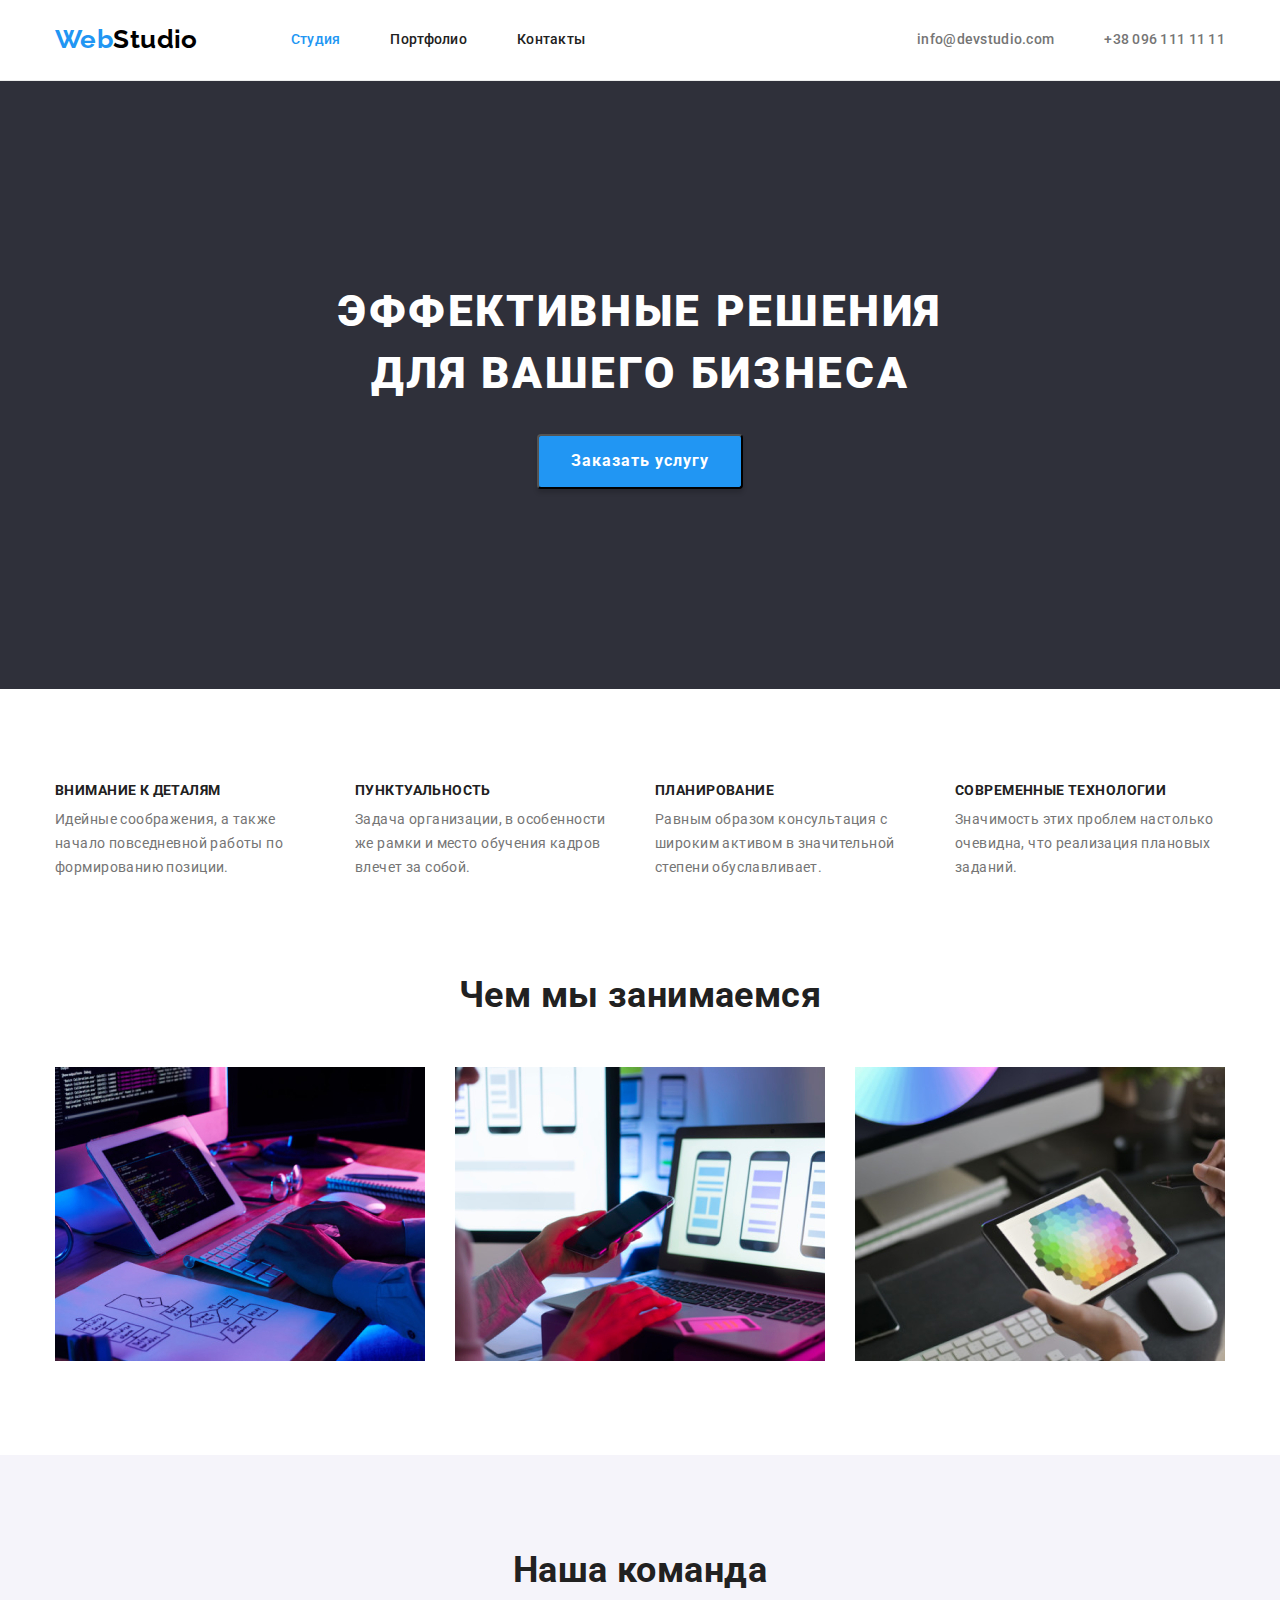
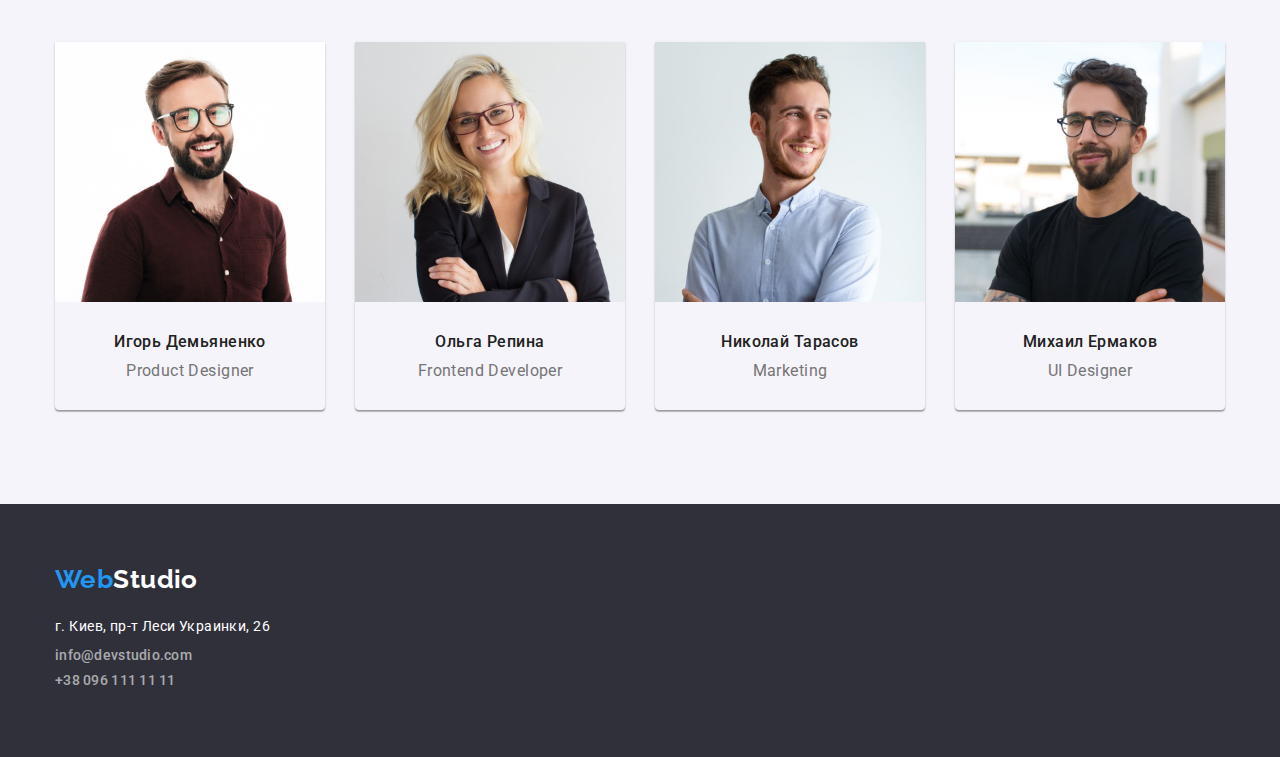
==== index.html @ 4ef04b27 "new repository add" ====
<!DOCTYPE html>
<html lang="en">

<head>
    <meta charset="UTF-8">
    <meta http-equiv="X-UA-Compatible" content="IE=edge">
    <meta name="viewport" content="width=device-width, initial-scale=1.0">
    <title>Студия</title>
    <link rel="preconnect" href="https://fonts.googleapis.com">
    <link rel="preconnect" href="https://fonts.gstatic.com" crossorigin>
    <link href="https://fonts.googleapis.com/css2?family=Raleway:wght@700&family=Roboto:wght@400;500;700;900&display=swap"
        rel="stylesheet">
        <link rel="stylesheet" href="./css/normalize.css">
    <link rel="stylesheet" href="./css/styles.css">
</head>

<body>
    <header class="header">
            <div class="container header-nav">
                    <nav class="site-nav">
                        <a href="./index.html" class="logo"><span class="logo-accent">Web</span>Studio</a>
                        <ul class="site-nav-list list">
                            <li><a href="" class="link current">Студия</a></li>
                            <li><a href="./portfolio.html" class="link">Портфолио</a></li>
                            <li><a href="" class="link">Контакты</a></li>
                        </ul>
                    </nav>
                        <ul class="site-nav-contacts list">
                            <li><a href="mailto:info@devstudio.com" class="mail link">info@devstudio.com</a></li>
                            <li><a href="tel:+380961111111" class="tel link">+38 096 111 11 11</a></li>
                        </ul>  
            </div>
    </header>

    <main>
        <section class="hero">
                <div class="hero-section">
                    <h1 class="hero-title">Эффективные решения для вашего бизнеса</h1>
                    
                    <button type="button" class="button primary">Заказать услугу</button>
                </div>
        </section>
            <section class="feature feature-section-add">
               <div class="container">
                    <h2 class="feature-title" hidden>Особенности</h2>
                    <ul class="feature-list list">
                        <li class="feature-list-item">
                            <h3 class="feature-list-title">Внимание к деталям</h3>
                            <p class="feature-list-text">Идейные соображения, а также начало повседневной работы по формированию позиции.</p>
                        </li>
                        <li class="feature-list-item">
                            <h3 class="feature-list-title">Пунктуальность</h3>
                            <p class="feature-list-text">Задача организации, в особенности же рамки и место обучения кадров влечет за собой.</p>
                        </li>
                        <li class="feature-list-item">
                            <h3 class="feature-list-title">Планирование</h3>
                            <p class="feature-list-text">Равным образом консультация с широким активом в значительной степени обуславливает.</p>
                        </li>
                        <li class="feature-list-item">
                            <h3 class="feature-list-title">Современные технологии</h3>
                            <p class="feature-list-text">Значимость этих проблем настолько очевидна, что реализация плановых заданий.</p>
                        </li>
                    </ul>
               </div>
            </section>
        
            <section class="work work-section-add">
                <div class="container">
                    <h2 class="work-title">Чем мы занимаемся</h2>
                    <ul class="work-list list">
                        <li class="work-list-item"><img class="work-image" src="./images/img1.jpg" width="370" height="294"
                                alt="Работа на компьютере"></li>
                        <li class="work-list-item"><img class="work-image" src="./images/img2.jpg" width="370" height="294" alt="Работа с телефоном">
                        </li>
                        <li class="work-list-item"><img class="work-image" src="./images/img3.jpg" width="370" height="294" alt="Работа с планшетом">
                        </li>
                    </ul>
                </div>
            </section>      
            <section class="team section">
                <div class="container">
                    <h2 class="team-title">Наша команда</h2>
                    <ul class="team-list list">
                        <li class="team-item">
                            <img src="./images/img_person1.jpg" width="270" height="260" alt="Игорь Демьяненко">
                            <div class="team-content">
                                <h3 class="item-title">Игорь Демьяненко</h3>
                                <p class="team-text">Product Designer</p>
                            </div>
                        </li>
                        <li class="team-item">
                            <img src="./images/img_person2.jpg" width="270" height="260" alt="Ольга Репина">
                            <div class="team-content">
                                <h3 class="item-title">Ольга Репина</h3>
                                <p class="team-text">Frontend Developer</p>
                            </div>
                        </li>
                        <li class="team-item">
                            <img src="./images/img_person3.jpg" width="270" height="260" alt="Николай Тарасов">
                            <div class="team-content">
                                <h3 class="item-title">Николай Тарасов</h3>
                                <p class="team-text">Marketing</p>
                            </div>
                        </li>
                        <li class="team-item"> 
                            <img src="./images/img_person4.jpg" width="270" height="260" alt="Михаил Ермаков">
                            <div class="team-content">
                                <h3 class="item-title">Михаил Ермаков</h3>
                                <p class="team-text">UI Designer</p>
                            </div>
                        </li>
                    </ul>
                </div>
                
            </section>   
    </main>

    <footer class="footer">
       <div class="container">
            <div class="footer-contacts">
                <a href="./index.html" class="logo-footer"><span class="logo-accent">Web</span>Studio</a>
                <address class="address">
                    <p>г. Киев, пр-т Леси Украинки, 26</p>
                    <a href="mailto:info@devstudio.com" class="mail">info@devstudio.com</a>
                    <a href="tel:+380961111111" class="tel">+38 096 111 11 11</a>
                </address>
            </div>
       </div>
    </footer>

</body>

</html>
---- css/styles.css ----
/* цвет основного текста - #757575 */
/* Вторичный цвет текста - #212121 */
/* основной цвет фона - #FFFFFF */
/* вторичный цвет фона - #F5F4FA */
/* цвет фона footer - #2F303A */
/* акцент - #2196F3 */

:root {
  --logo-color: #000000;
  --primary-text-color: #757575;
  --secondary-text-color: #212121;
  --main-bg-color: #ffffff;
  --secondary-bg-color: #f5f4fa;
  --footer-bg-color: #2f303a;
  --accent-color: #2196f3;
  --btn-primary-hover: #188ce8;
  --portfolio-border: #eeeeee;
  --header-border: #ececec;
}

body {
  background-color: var(--main-bg-color);
  color: var(--primary-text-color);

  font-family: 'Roboto', sans-serif;
  font-size: 14px;
  line-height: 1.7;
  letter-spacing: 0.03em;
}

/* pre */

h1,
h2,
h3,
h4,
h5,
h6,
p,
ul,
ol {
  padding: 0;
  margin: 0;
}

img {
  display: block;
  width: 100%;
}

.link {
  text-decoration: none;
}

.list {
  list-style: none;
}

/* common */

.container {
  margin-left: auto;
  margin-right: auto;
  width: 1200px;
  padding-left: 15px;
  padding-right: 15px;
}

.site-nav .link:hover,
.site-nav .link:focus,
.mail:hover,
.mail:focus,
.tel:hover,
.tel:focus {
  color: var(--accent-color);
  cursor: pointer;
}

.section {
  padding-top: 94px;
  padding-bottom: 94px;
}

/* Logo */
.logo {
  font-family: 'Raleway', sans-serif;
  font-weight: 700;
  font-size: 26px;
  line-height: 1.2;
  color: var(--logo-color);
  text-decoration: none;
  margin-right: 93px;
}

.logo-accent {
  color: var(--accent-color);
}

/* header */

.header {
  padding-top: 24px;
  padding-bottom: 25px;
  border-bottom: 1px solid var(--header-border);
}

.header-nav {
  align-items: center;
  display: flex;
}

.header-nav a {
  display: inline-block;
}

.mail {
  margin-right: 50px;
}

/* Site-nav */

.site-nav {
  display: flex;
  align-items: center;
  margin-right: auto;
}

.site-nav-list {
  display: flex;
}

.site-nav .link {
  font-weight: 500;
  line-height: 1.1;
  letter-spacing: 0.02em;
  text-decoration: none;
  color: var(--secondary-text-color);
}

.site-nav li:not(:last-child) {
  margin-right: 50px;
}

.site-nav .link.current {
  color: var(--accent-color);
}

.site-nav-contacts {
  display: flex;
}

.mail,
.tel {
  font-weight: 500;
  line-height: 1.1;
  letter-spacing: 0.02em;
  text-decoration: none;
  color: var(--primary-text-color);
}

/* hero */

.hero {
  background-color: var(--footer-bg-color);
  padding-top: 200px;
  padding-bottom: 200px;
  text-align: center;
}

.hero-section {
  max-width: 700px;
  margin: 0 auto;
}

.hero-title {
  font-weight: 900;
  font-size: 44px;
  line-height: 1.4;
  text-align: center;
  letter-spacing: 0.06em;
  text-transform: uppercase;
  color: var(--main-bg-color);
}

.hero .button {
  margin-top: 30px;
}

/* features */

.feature-title,
.work-title,
.team-title,
.filter-title {
  font-weight: 700;
  font-size: 36px;
  line-height: 1.2;
  text-align: center;
  color: var(--secondary-text-color);
}

.feature-section-add {
  padding-top: 94px;
  padding-bottom: 47px;
}

.feature-list-title {
  font-weight: 700;
  line-height: 1.1;
  font-size: 14px;
  text-transform: uppercase;
  color: var(--secondary-text-color);
}

.feature-list {
  display: flex;
  margin-right: -30px;
  margin-bottom: -30px;
}

.feature-list-item {
  flex-basis: calc((100% - 120px) / 4);

  margin-right: 30px;
  margin-bottom: 30px;
}

.feature-list-text {
  margin-top: 10px;
}

/* work */

.work-list {
  display: flex;
  margin-right: -30px;
  margin-bottom: -30px;
}

.work-list-item {
  flex-basis: calc((100% - 90px) / 3);

  margin-right: 30px;
  margin-bottom: 30px;
  margin-top: 50px;
}

.work-section-add {
  padding-top: 47px;
  padding-bottom: 94px;
}

/* team */

.team {
  background-color: var(--secondary-bg-color);
}

.team-list {
  display: flex;
  margin-right: -30px;
  margin-bottom: -30px;
}

.team-item {
  box-shadow: 0px 1px 3px rgba(0, 0, 0, 0.12), 0px 1px 1px rgba(0, 0, 0, 0.14),
    0px 2px 1px rgba(0, 0, 0, 0.2);
  border-radius: 0px 0px 4px 4px;

  flex-basis: calc((100% - 120px) / 4);

  text-align: center;
  margin-right: 30px;
  margin-bottom: 30px;
}

.team-content {
  padding: 30px;
}

.team-title {
  margin-bottom: 50px;
}

.item-title {
  font-weight: 500;
  font-size: 16px;
  line-height: 1.2;
  text-align: center;
  color: var(--secondary-text-color);

  margin-bottom: 10px;
}

.team-text {
  font-size: 16px;
  line-height: 1.2;
  text-align: center;
}

/* button */

.button {
  border-radius: 4px;
  display: inline-block;
  padding: 10px 32px;

  font-weight: 700;
  font-size: 16px;
  line-height: 1.9;
  text-align: center;
  letter-spacing: 0.06em;
  cursor: pointer;
  color: var(--main-bg-color);
  text-decoration: none;
}

.button.primary {
  box-shadow: 0px 4px 4px rgba(0, 0, 0, 0.15);
  color: var(--main-bg-color);
  background-color: var(--accent-color);
}

.button.primary:hover,
.button.primary:focus {
  color: var(--main-bg-color);
  background-color: var(--btn-primary-hover);
}

.button.secondary {
  font-weight: 500;
  font-size: 16px;
  line-height: 1.6;
  text-align: center;
  border: 1px solid transparent;
  color: var(--secondary-text-color);
  background-color: var(--secondary-bg-color);
}

.button.secondary:hover,
.button.secondary:focus {
  box-shadow: 0px 4px 4px rgba(0, 0, 0, 0.15);
  color: var(--main-bg-color);
  background-color: var(--accent-color);
}

/* footer */

.footer {
  background-color: var(--footer-bg-color);
  padding-top: 60px;
  padding-bottom: 60px;
}

.footer-contacts {
  display: flex;
  flex-direction: column;
}

.address {
  font-style: normal;
  color: var(--main-bg-color);
  display: flex;
  flex-direction: column;
}

.address p {
  margin-bottom: 9px;
}

.address .mail {
  margin-bottom: 9px;
  color: rgba(255, 255, 255, 0.6);
}

.address .tel {
  margin-bottom: 9px;
  color: rgba(255, 255, 255, 0.6);
}

.address .tel:hover,
.address .mail:hover,
.address .tel:focus,
.address .mail:focus {
  color: var(--accent-color);
  cursor: pointer;
}

.logo-footer {
  font-family: 'Raleway', sans-serif;
  font-weight: 700;
  font-size: 26px;
  line-height: 1.2;
  text-decoration: none;
  color: var(--main-bg-color);
  margin-bottom: 20px;
}

/* portfolio page */

/* filter */

.filter-list {
  display: flex;
  justify-content: center;
  margin-bottom: 56px;
}

.filter-list-item:not(:last-child) {
  margin-right: 8px;
}

/* portfolio */
.portfolio-title {
  font-weight: 700;
  font-size: 18px;
  line-height: 2;
  letter-spacing: 0.06em;
  margin-bottom: 4px;

  color: var(--secondary-text-color);
}

.portfolio-list {
  display: flex;
  flex-wrap: wrap;
  margin-right: -30px;
  margin-bottom: -30px;
}

.portfolio-item {
  flex-basis: calc((100% - 90px) / 3);
  margin-right: 30px;
  margin-bottom: 30px;
}

.portfolio-content {
  padding: 20px 24px;

  border: 1px solid var(--portfolio-border);
  border-top: none;
}

.portfolio-text {
  font-size: 16px;
  line-height: 1.9;
}
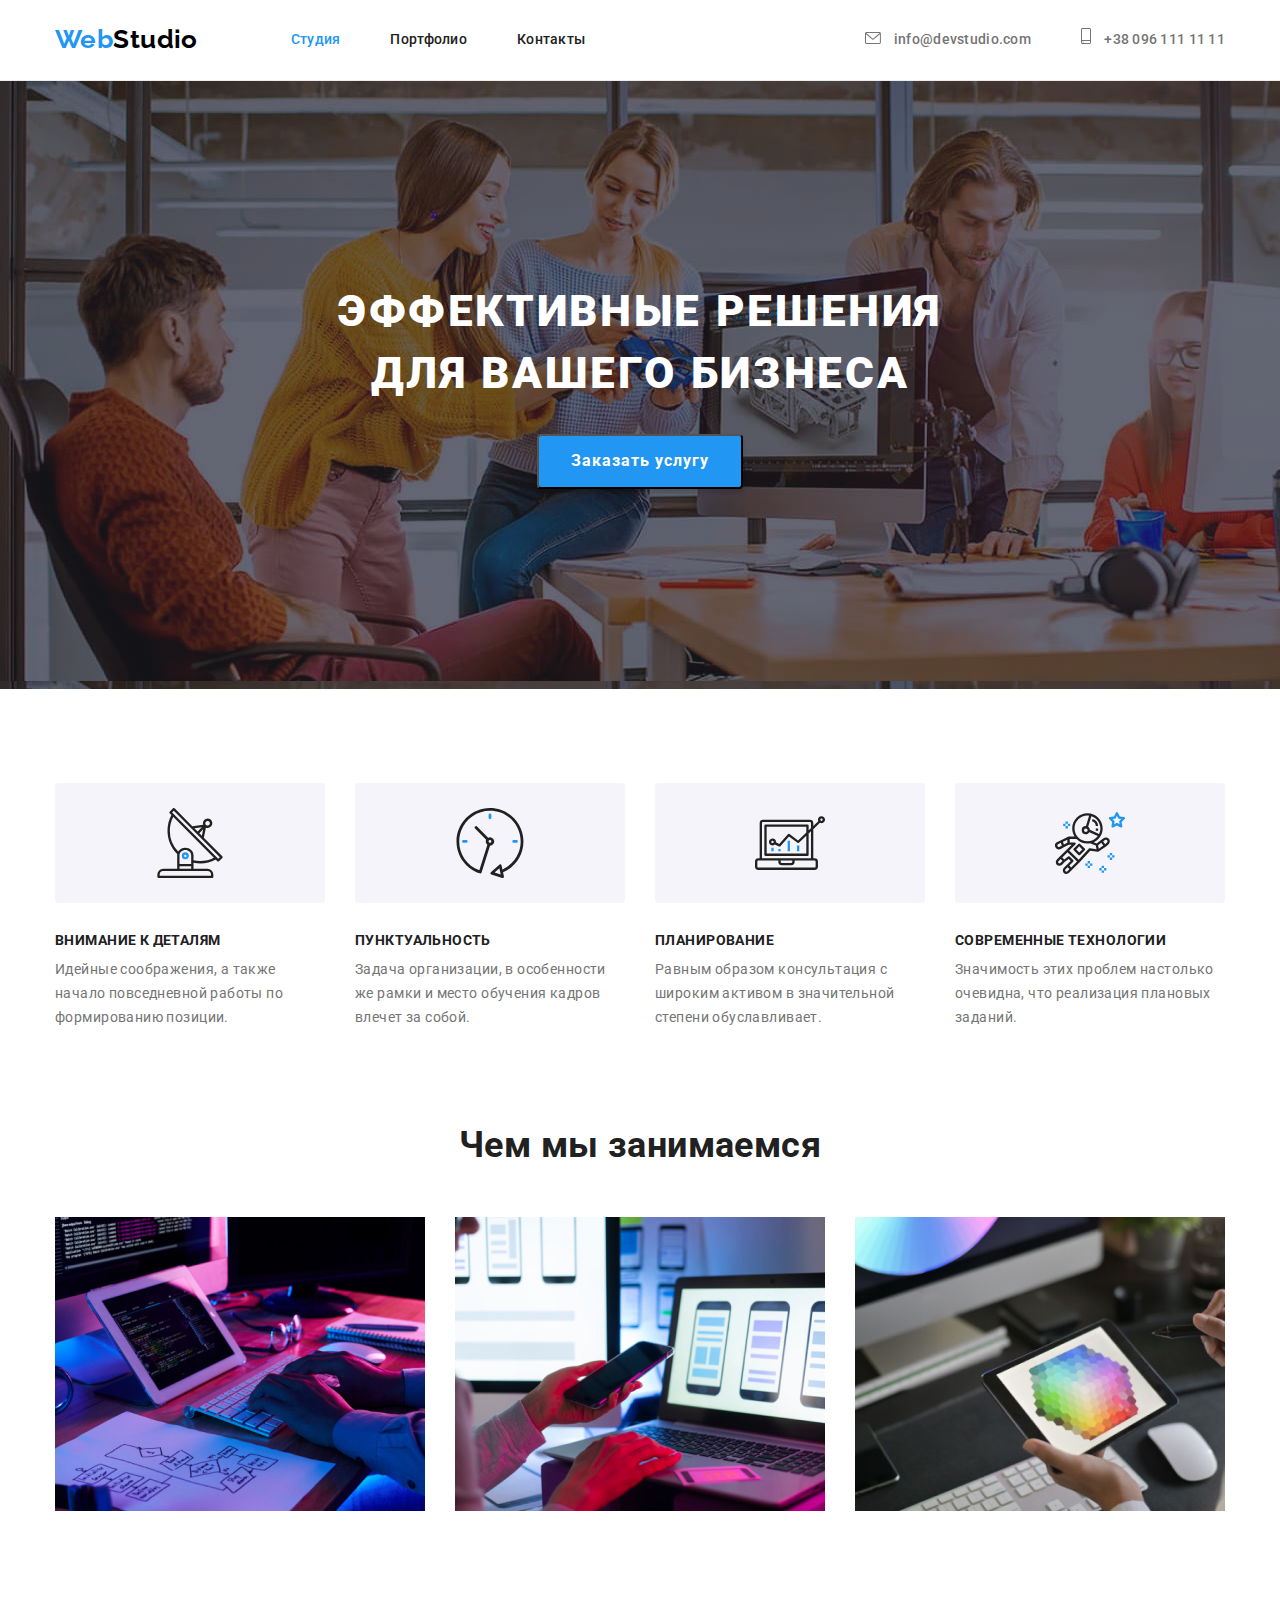
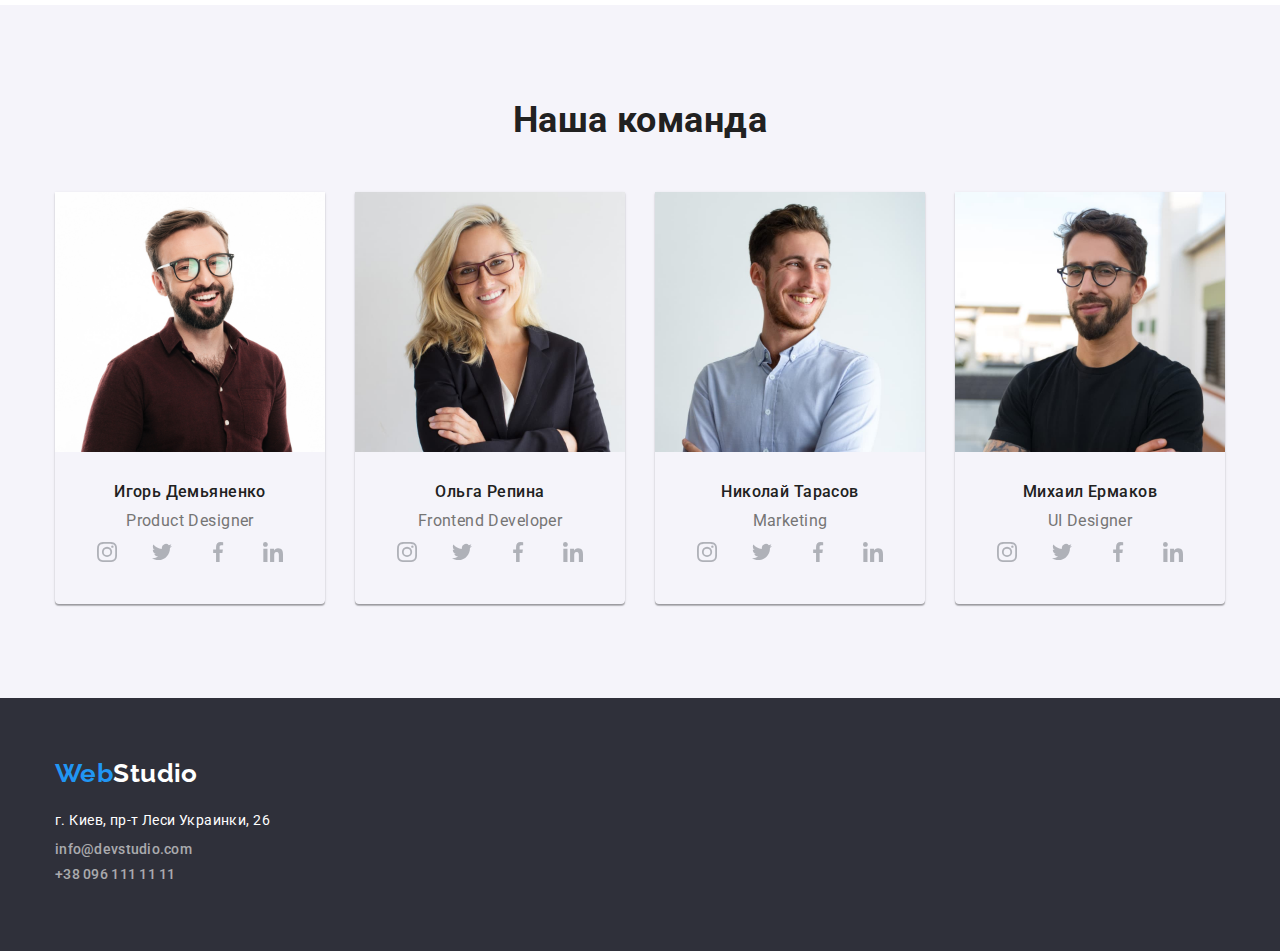
==== commit 2de050f3: "test commit" ====
--- a/index.html
+++ b/index.html
@@ -26,37 +26,68 @@
                         </ul>
                     </nav>
                         <ul class="site-nav-contacts list">
-                            <li><a href="mailto:info@devstudio.com" class="mail link">info@devstudio.com</a></li>
-                            <li><a href="tel:+380961111111" class="tel link">+38 096 111 11 11</a></li>
+                            <li>
+                                <a href="mailto:info@devstudio.com" class="mail link">
+                                    <svg class="envelope-icon" width="16" height="12">
+                                        <use href="./images/icons.svg#icon-envelope"></use>
+                                    </svg>
+                                    info@devstudio.com</a>
+                            </li>
+                            <li>
+                                <a href="tel:+380961111111" class="tel link">
+                                    <svg class="smartphone-icon" width="10" height="16">
+                                        <use href="./images/icons.svg#icon-smartphone"></use>
+                                    </svg>
+                                    +38 096 111 11 11</a></li>
                         </ul>  
             </div>
     </header>
 
     <main>
-        <section class="hero">
+            <section class="hero">
                 <div class="hero-section">
                     <h1 class="hero-title">Эффективные решения для вашего бизнеса</h1>
-                    
+            
                     <button type="button" class="button primary">Заказать услугу</button>
                 </div>
-        </section>
+            </section>
             <section class="feature feature-section-add">
                <div class="container">
                     <h2 class="feature-title" hidden>Особенности</h2>
                     <ul class="feature-list list">
                         <li class="feature-list-item">
+                            <div class="feature-item-block">
+                                <svg class="feature-first feature-element" width="70" height="70">
+                                    <use href="./images/icons.svg#icon-antenna"></use>
+                                </svg>
+                            </div>
                             <h3 class="feature-list-title">Внимание к деталям</h3>
                             <p class="feature-list-text">Идейные соображения, а также начало повседневной работы по формированию позиции.</p>
                         </li>
                         <li class="feature-list-item">
+                            <div class="feature-item-block">
+                                <svg class="feature-second feature-element" width="70" height="70">
+                                    <use href="./images/icons.svg#icon-clock"></use>
+                                </svg>
+                            </div>
                             <h3 class="feature-list-title">Пунктуальность</h3>
                             <p class="feature-list-text">Задача организации, в особенности же рамки и место обучения кадров влечет за собой.</p>
                         </li>
                         <li class="feature-list-item">
+                            <div class="feature-item-block">
+                                <svg class="feature-third feature-element" width="70" height="70">
+                                    <use href="./images/icons.svg#icon-diagram"></use>
+                                </svg>
+                            </div>
                             <h3 class="feature-list-title">Планирование</h3>
                             <p class="feature-list-text">Равным образом консультация с широким активом в значительной степени обуславливает.</p>
                         </li>
                         <li class="feature-list-item">
+                            <div class="feature-item-block">
+                                <svg class="feature-forth feature-element" width="70" height="70">
+                                    <use href="./images/icons.svg#icon-astronaut"></use>
+                                </svg>
+                            </div>
                             <h3 class="feature-list-title">Современные технологии</h3>
                             <p class="feature-list-text">Значимость этих проблем настолько очевидна, что реализация плановых заданий.</p>
                         </li>
@@ -86,6 +117,28 @@
                             <div class="team-content">
                                 <h3 class="item-title">Игорь Демьяненко</h3>
                                 <p class="team-text">Product Designer</p>
+                                <div class="social-links-group">
+                                    <a href="" class="social-link-item">
+                                        <svg class="social-link" width="20" height="20">
+                                            <use href="./images/icons.svg#icon-instagram"></use>
+                                        </svg>
+                                    </a>
+                                    <a href="" class="social-link-item">
+                                        <svg class="social-link" width="20" height="20">
+                                            <use href="./images/icons.svg#icon-twitter"></use>
+                                        </svg>
+                                    </a>
+                                    <a href="" class="social-link-item">
+                                        <svg class="social-link" width="20" height="20">
+                                            <use href="./images/icons.svg#icon-facebook"></use>
+                                        </svg>
+                                    </a>
+                                    <a href="" class="social-link-item">
+                                        <svg class="social-link" width="20" height="20">
+                                            <use href="./images/icons.svg#icon-linkedin"></use>
+                                        </svg>
+                                    </a>
+                                </div>
                             </div>
                         </li>
                         <li class="team-item">
@@ -93,6 +146,28 @@
                             <div class="team-content">
                                 <h3 class="item-title">Ольга Репина</h3>
                                 <p class="team-text">Frontend Developer</p>
+                                <div class="social-links-group">
+                                    <a href="" class="social-link-item">
+                                        <svg class="social-link" width="20" height="20">
+                                            <use href="./images/icons.svg#icon-instagram"></use>
+                                        </svg>
+                                    </a>
+                                    <a href="" class="social-link-item">
+                                        <svg class="social-link" width="20" height="20">
+                                            <use href="./images/icons.svg#icon-twitter"></use>
+                                        </svg>
+                                    </a>
+                                    <a href="" class="social-link-item">
+                                        <svg class="social-link" width="20" height="20">
+                                            <use href="./images/icons.svg#icon-facebook"></use>
+                                        </svg>
+                                    </a>
+                                    <a href="" class="social-link-item">
+                                        <svg class="social-link" width="20" height="20">
+                                            <use href="./images/icons.svg#icon-linkedin"></use>
+                                        </svg>
+                                    </a>
+                                </div>
                             </div>
                         </li>
                         <li class="team-item">
@@ -100,6 +175,28 @@
                             <div class="team-content">
                                 <h3 class="item-title">Николай Тарасов</h3>
                                 <p class="team-text">Marketing</p>
+                                <div class="social-links-group">
+                                    <a href="" class="social-link-item">
+                                        <svg class="social-link" width="20" height="20">
+                                            <use href="./images/icons.svg#icon-instagram"></use>
+                                        </svg>
+                                    </a>
+                                    <a href="" class="social-link-item">
+                                        <svg class="social-link" width="20" height="20">
+                                            <use href="./images/icons.svg#icon-twitter"></use>
+                                        </svg>
+                                    </a>
+                                    <a href="" class="social-link-item">
+                                        <svg class="social-link" width="20" height="20">
+                                            <use href="./images/icons.svg#icon-facebook"></use>
+                                        </svg>
+                                    </a>
+                                    <a href="" class="social-link-item">
+                                        <svg class="social-link" width="20" height="20">
+                                            <use href="./images/icons.svg#icon-linkedin"></use>
+                                        </svg>
+                                    </a>
+                                </div>
                             </div>
                         </li>
                         <li class="team-item"> 
@@ -107,6 +204,28 @@
                             <div class="team-content">
                                 <h3 class="item-title">Михаил Ермаков</h3>
                                 <p class="team-text">UI Designer</p>
+                                <div class="social-links-group">
+                                    <a href="" class="social-link-item">
+                                        <svg class="social-link" width="20" height="20">
+                                            <use href="./images/icons.svg#icon-instagram"></use>
+                                        </svg>
+                                    </a>
+                                    <a href="" class="social-link-item">
+                                        <svg class="social-link" width="20" height="20">
+                                            <use href="./images/icons.svg#icon-twitter"></use>
+                                        </svg>
+                                    </a>
+                                    <a href="" class="social-link-item">
+                                        <svg class="social-link" width="20" height="20">
+                                            <use href="./images/icons.svg#icon-facebook"></use> 
+                                        </svg>
+                                    </a>
+                                    <a href="" class="social-link-item">
+                                        <svg class="social-link" width="20" height="20">
+                                            <use href="./images/icons.svg#icon-linkedin"></use>
+                                        </svg>
+                                    </a>
+                                </div>
                             </div>
                         </li>
                     </ul>
--- a/css/styles.css
+++ b/css/styles.css
@@ -16,6 +16,7 @@
   --btn-primary-hover: #188ce8;
   --portfolio-border: #eeeeee;
   --header-border: #ececec;
+  --bg-image-color: #c4c4c4;
 }
 
 body {
@@ -149,6 +150,24 @@
   display: flex;
 }
 
+.site-nav-contacts li {
+  align-items: center;
+}
+
+.envelope-icon,
+.smartphone-icon {
+  margin-bottom: 0;
+  margin-right: 10px;
+  fill: currentColor;
+}
+
+.mail:hover,
+.mail:focus,
+.tel:hover,
+.tel:focus {
+  fill: var(--accent-color);
+}
+
 .mail,
 .tel {
   font-weight: 500;
@@ -156,12 +175,20 @@
   letter-spacing: 0.02em;
   text-decoration: none;
   color: var(--primary-text-color);
+  color: #757575;
 }
 
 /* hero */
 
 .hero {
-  background-color: var(--footer-bg-color);
+  max-width: 1600px;
+  background-image: linear-gradient(
+      to right,
+      rgba(47, 48, 58, 0.4),
+      rgba(47, 48, 58, 0.4)
+    ),
+    url(../images/background-image.jpg);
+  background-color: var(--bg-image-color);
   padding-top: 200px;
   padding-bottom: 200px;
   text-align: center;
@@ -229,6 +256,17 @@
   margin-top: 10px;
 }
 
+.feature-item-block {
+  background-color: #f5f4fa;
+  border-radius: 4px;
+  margin-bottom: 30px;
+  display: flex;
+  height: 120px;
+}
+.feature-element {
+  margin: auto;
+}
+
 /* work */
 
 .work-list {
@@ -296,6 +334,27 @@
   font-size: 16px;
   line-height: 1.2;
   text-align: center;
+}
+
+.social-links-group {
+  display: flex;
+  justify-content: space-between;
+}
+
+.social-link-item {
+  border-radius: 50%;
+  height: 44px;
+  width: 44px;
+  display: flex;
+  justify-content: center;
+  align-items: center;
+  fill: #afb1b8;
+}
+
+.social-link-item:hover,
+.social-link-item:focus {
+  background-color: #2196f3;
+  fill: #ffffff;
 }
 
 /* button */
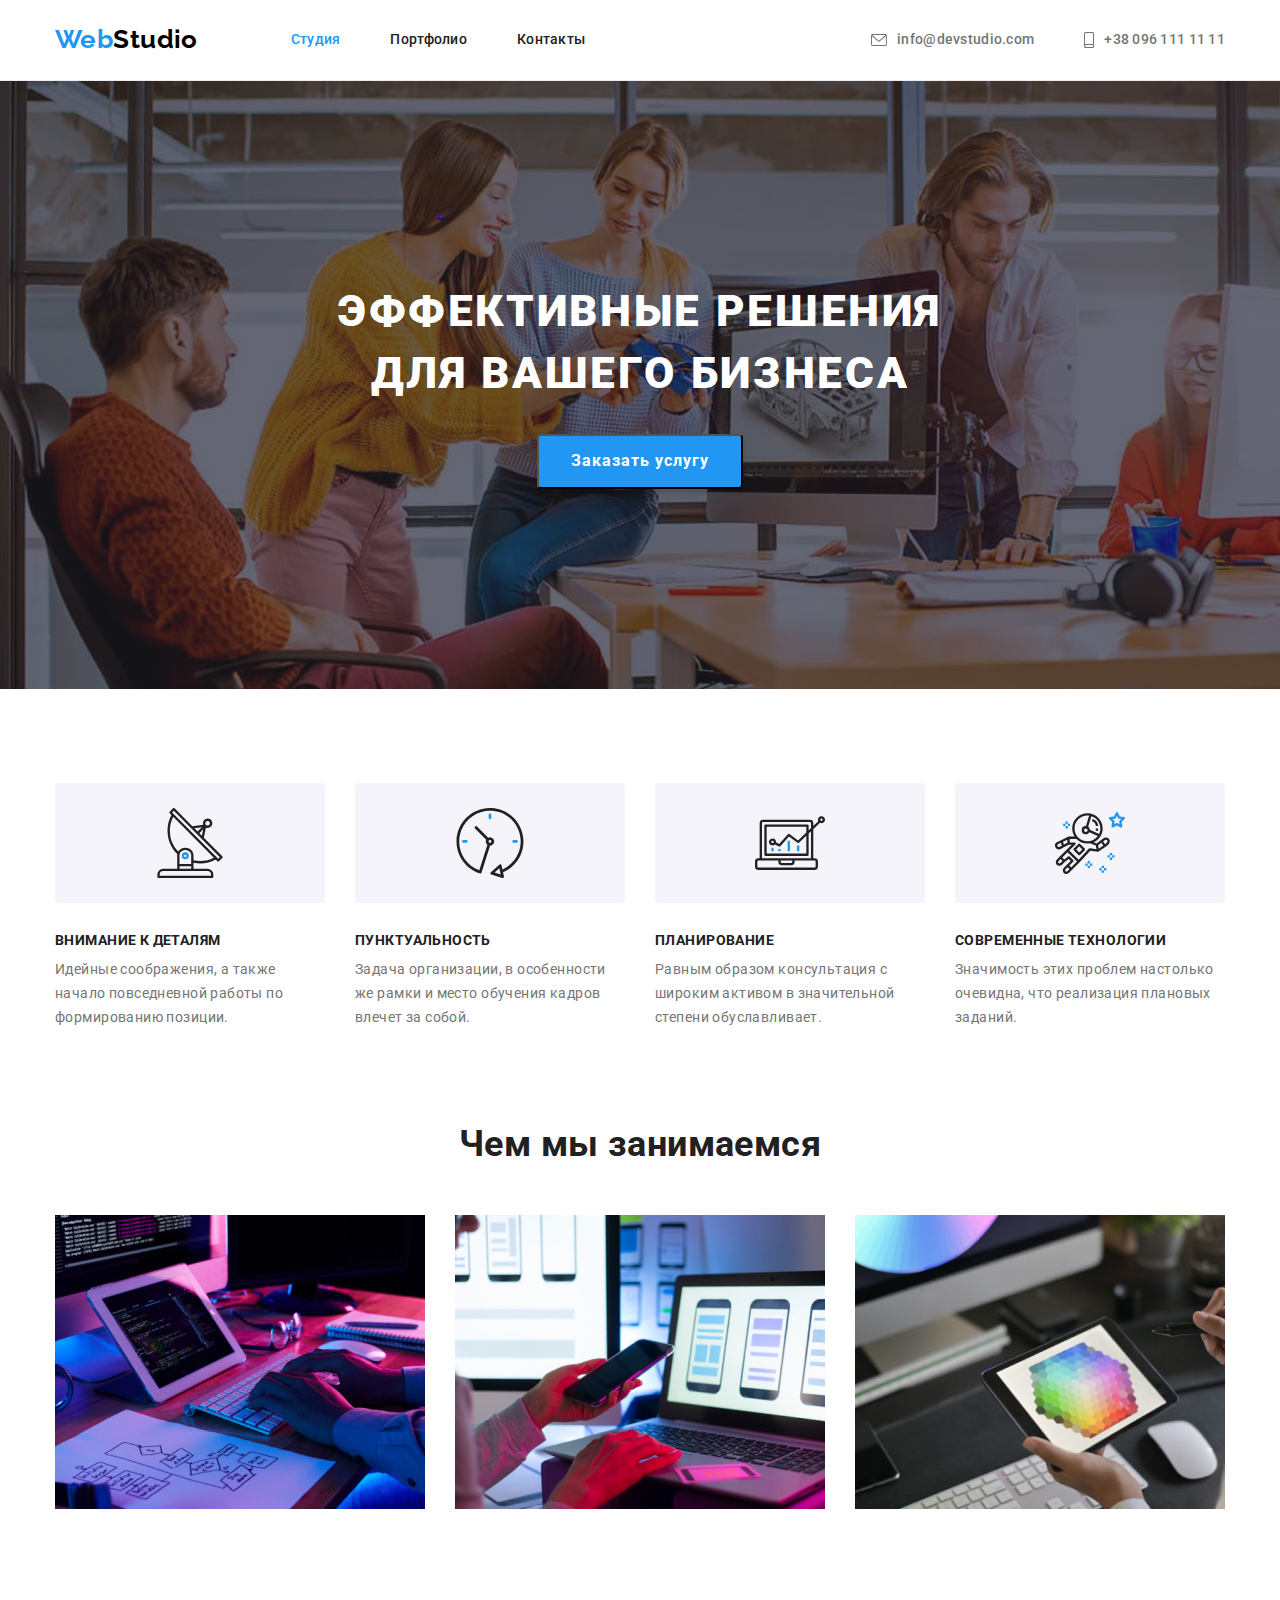
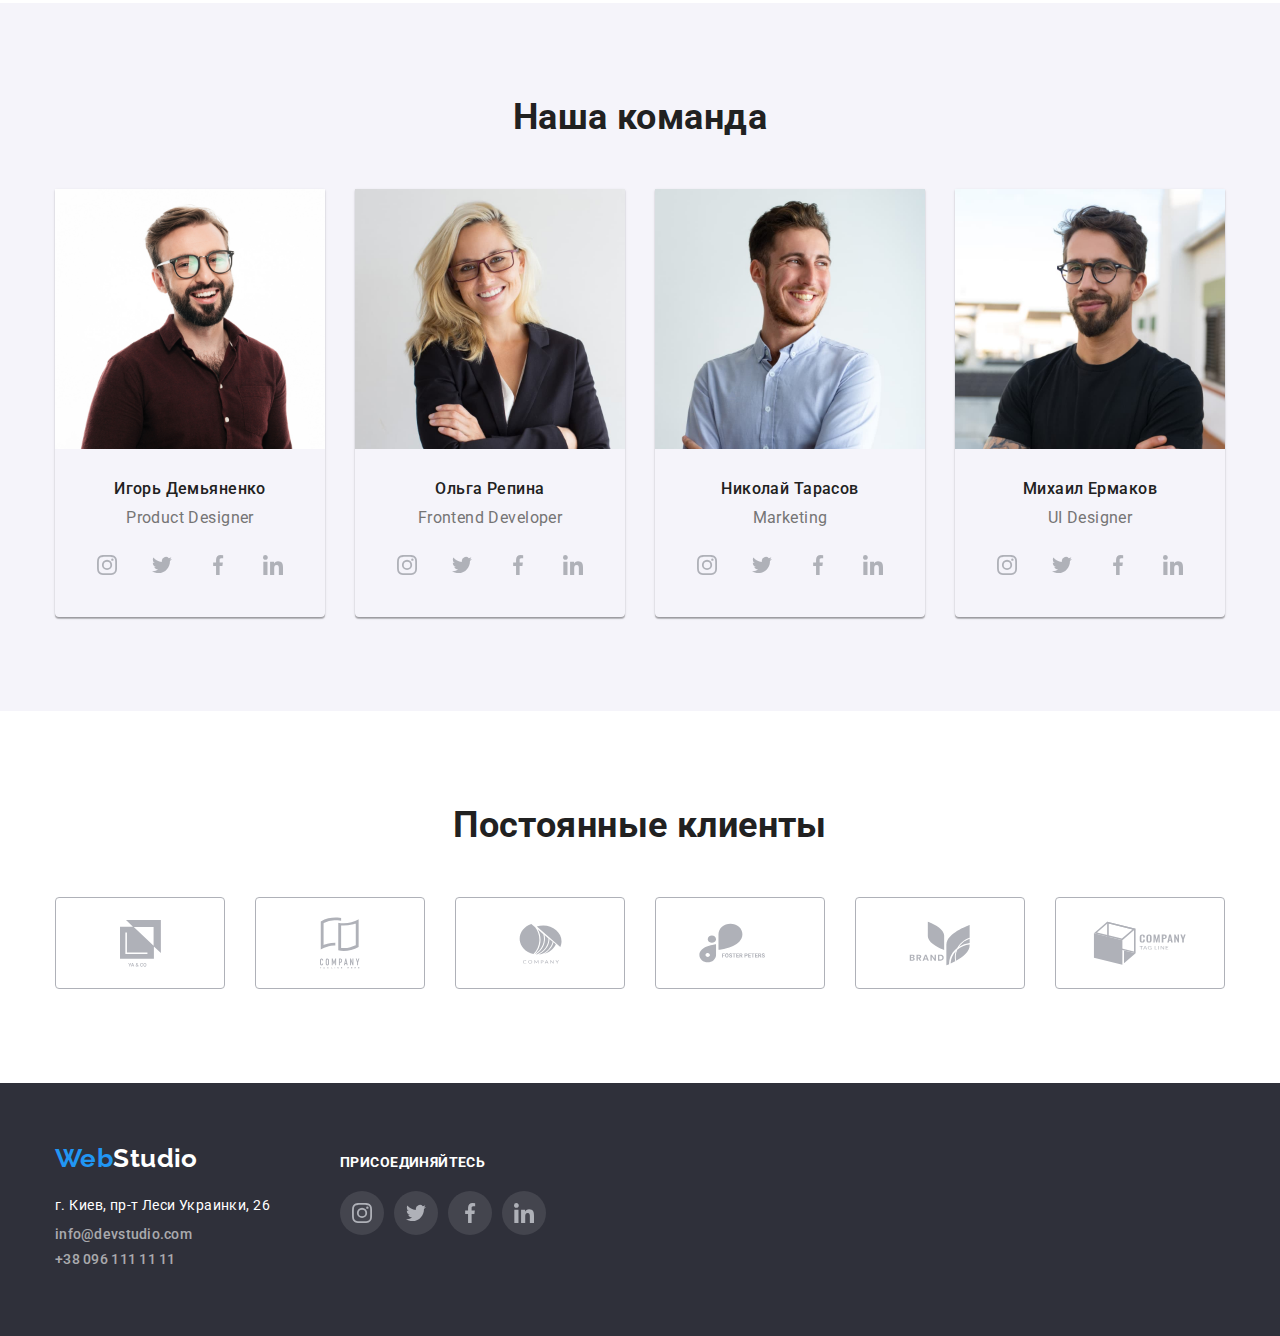
==== commit 874e41f0: "add styles to index.html and portfolio.html" ====
--- a/index.html
+++ b/index.html
@@ -20,9 +20,9 @@
                     <nav class="site-nav">
                         <a href="./index.html" class="logo"><span class="logo-accent">Web</span>Studio</a>
                         <ul class="site-nav-list list">
-                            <li><a href="" class="link current">Студия</a></li>
-                            <li><a href="./portfolio.html" class="link">Портфолио</a></li>
-                            <li><a href="" class="link">Контакты</a></li>
+                            <li><a href="" class=".header-link link current">Студия</a></li>
+                            <li><a href="./portfolio.html" class=".header-link link">Портфолио</a></li>
+                            <li><a href="" class=".header-link link">Контакты</a></li>
                         </ul>
                     </nav>
                         <ul class="site-nav-contacts list">
@@ -31,14 +31,17 @@
                                     <svg class="envelope-icon" width="16" height="12">
                                         <use href="./images/icons.svg#icon-envelope"></use>
                                     </svg>
-                                    info@devstudio.com</a>
+                                    <span>info@devstudio.com</span>
+                                </a>
                             </li>
                             <li>
                                 <a href="tel:+380961111111" class="tel link">
-                                    <svg class="smartphone-icon" width="10" height="16">
+                                    <svg class="smartphone-icon" width="10" height="20">
                                         <use href="./images/icons.svg#icon-smartphone"></use>
                                     </svg>
-                                    +38 096 111 11 11</a></li>
+                                    <span>+38 096 111 11 11</span>
+                                </a>
+                            </li>
                         </ul>  
             </div>
     </header>
@@ -231,11 +234,65 @@
                     </ul>
                 </div>
                 
-            </section>   
+            </section>
+            
+            <section class="clients section">
+                <div class="container">
+                    <h2 class="clients-title">
+                        Постоянные клиенты
+                    </h2>
+                   <div class="clients-list">
+                        <ul class="clients-list-list list">
+                            <li class="clients-list-item">
+                                <a class="clients-list-link link" href="">
+                                    <svg class="client-link" width="41" height="47">
+                                        <use href="./images/icons.svg#icon-company1"></use>
+                                    </svg>
+                                </a>
+                            </li>
+                            <li class="clients-list-item">
+                                <a class="clients-list-link link" href="">
+                                    <svg class="client-link" width="40" height="52">
+                                        <use href="./images/icons.svg#icon-company2"></use>
+                                    </svg>
+                                </a>
+                            </li>
+                            <li class="clients-list-item">
+                                <a class="clients-list-link link" href="">
+                                    <svg class="client-link" width="43" height="41">
+                                        <use href="./images/icons.svg#icon-company3"></use>
+                                    </svg>
+                                </a>
+                            </li>
+                            <li class="clients-list-item">
+                                <a class="clients-list-link link" href="">
+                                    <svg class="client-link" width="84" height="40">
+                                        <use href="./images/icons.svg#icon-company4"></use>
+                                    </svg>
+                                </a>
+                            </li>
+                            <li class="clients-list-item">
+                                <a class="clients-list-link link" href="">
+                                    <svg class="client-link" width="62" height="45">
+                                        <use href="./images/icons.svg#icon-company5"></use>
+                                    </svg>
+                                </a>
+                            </li>
+                            <li class="clients-list-item">
+                                <a class="clients-list-link link" href="">
+                                    <svg class="client-link" width="94" height="44">
+                                        <use href="./images/icons.svg#icon-company6"></use>
+                                    </svg>
+                                </a>
+                            </li>
+                        </ul>
+                   </div>
+                </div>
+            </section>
     </main>
 
     <footer class="footer">
-       <div class="container">
+       <div class="container footer-flex">
             <div class="footer-contacts">
                 <a href="./index.html" class="logo-footer"><span class="logo-accent">Web</span>Studio</a>
                 <address class="address">
@@ -244,9 +301,45 @@
                     <a href="tel:+380961111111" class="tel">+38 096 111 11 11</a>
                 </address>
             </div>
+            <div class="social-links-footer">
+                <div class="social-links-footer-title">
+                    <p>Присоединяйтесь</p>
+                </div>
+                <ul class="social-links-group">
+                    <li class="social-link-group-item list">
+                        <a href="" class="social-link-item social-link-item-footer">
+                            <svg class="social-link social-link-footer" width="20" height="20">
+                                <use href="./images/icons.svg#icon-instagram"></use>
+                            </svg>
+                        </a>
+                    </li>
+                    <li class="social-link-group-item list">
+                        <a href="" class="social-link-item social-link-item-footer">
+                            <svg class="social-link social-link-footer" width="20" height="20">
+                                <use href="./images/icons.svg#icon-twitter"></use>
+                            </svg>
+                        </a>
+                    </li>
+                    <li class="social-link-group-item list">
+                        <a href="" class="social-link-item social-link-item-footer">
+                            <svg class="social-link social-link-footer" width="20" height="20">
+                                <use href="./images/icons.svg#icon-facebook"></use>
+                            </svg>
+                        </a>
+                    </li>
+                    <li class="social-link-group-item list">
+                        <a href="" class="social-link-item social-link-item-footer">
+                            <svg class="social-link social-link-footer" width="20" height="20">
+                                <use href="./images/icons.svg#icon-linkedin"></use>
+                            </svg>
+                        </a>
+                    </li>
+                </ul>
+            </div>
        </div>
     </footer>
-
+    
 </body>
 
-</html>+</html>
+
--- a/css/styles.css
+++ b/css/styles.css
@@ -110,7 +110,7 @@
   display: flex;
 }
 
-.header-nav a {
+.header-nav .header-link {
   display: inline-block;
 }
 
@@ -148,15 +148,11 @@
 
 .site-nav-contacts {
   display: flex;
-}
-
-.site-nav-contacts li {
   align-items: center;
 }
 
 .envelope-icon,
 .smartphone-icon {
-  margin-bottom: 0;
   margin-right: 10px;
   fill: currentColor;
 }
@@ -170,6 +166,8 @@
 
 .mail,
 .tel {
+  display: flex;
+  align-items: center;
   font-weight: 500;
   line-height: 1.1;
   letter-spacing: 0.02em;
@@ -181,14 +179,15 @@
 /* hero */
 
 .hero {
-  max-width: 1600px;
   background-image: linear-gradient(
       to right,
       rgba(47, 48, 58, 0.4),
       rgba(47, 48, 58, 0.4)
     ),
     url(../images/background-image.jpg);
+  background-size: cover;
   background-color: var(--bg-image-color);
+  max-width: 1600px;
   padding-top: 200px;
   padding-bottom: 200px;
   text-align: center;
@@ -218,10 +217,11 @@
 .feature-title,
 .work-title,
 .team-title,
-.filter-title {
+.filter-title,
+.clients-title {
   font-weight: 700;
   font-size: 36px;
-  line-height: 1.2;
+  line-height: 1.16;
   text-align: center;
   color: var(--secondary-text-color);
 }
@@ -261,10 +261,9 @@
   border-radius: 4px;
   margin-bottom: 30px;
   display: flex;
+  justify-content: center;
+  align-items: center;
   height: 120px;
-}
-.feature-element {
-  margin: auto;
 }
 
 /* work */
@@ -334,6 +333,7 @@
   font-size: 16px;
   line-height: 1.2;
   text-align: center;
+  margin-bottom: 16px;
 }
 
 .social-links-group {
@@ -357,6 +357,38 @@
   fill: #ffffff;
 }
 
+/* clients */
+
+.clients-title {
+  margin-bottom: 50px;
+}
+
+.clients .clients-list-list {
+  display: flex;
+  justify-content: space-between;
+}
+
+.clients-list-item {
+  display: flex;
+}
+
+.clients-list-link {
+  display: flex;
+  justify-content: center;
+  align-items: center;
+  width: 170px;
+  height: 92px;
+  border: 1px solid #afb1b8;
+  border-radius: 4px;
+  fill: #afb1b8;
+}
+
+.clients-list-link:hover,
+.clients-list-link:focus {
+  border: 1px solid #2196f3;
+  fill: #2196f3;
+}
+
 /* button */
 
 .button {
@@ -414,6 +446,7 @@
 .footer-contacts {
   display: flex;
   flex-direction: column;
+  margin-right: 70px;
 }
 
 .address {
@@ -455,6 +488,30 @@
   margin-bottom: 20px;
 }
 
+.social-links-footer {
+  display: flex;
+  flex-direction: column;
+}
+
+.social-links-footer-title {
+  font-weight: 700;
+  font-size: 14px;
+  line-height: 1.14;
+  text-transform: uppercase;
+  color: var(--main-bg-color);
+  margin-bottom: 20px;
+}
+
+.footer-flex {
+  display: flex;
+  align-items: baseline;
+}
+
+.social-link-item-footer {
+  background-color: rgba(255, 255, 255, 0.1);
+  margin-right: 10px;
+}
+
 /* portfolio page */
 
 /* filter */
@@ -488,11 +545,18 @@
 }
 
 .portfolio-item {
+  background-color: var(--main-bg-color);
   flex-basis: calc((100% - 90px) / 3);
   margin-right: 30px;
   margin-bottom: 30px;
 }
 
+.portfolio-item:hover,
+.portfolio-item:focus {
+  box-shadow: 0px 1px 1px rgba(0, 0, 0, 0.12), 0px 4px 4px rgba(0, 0, 0, 0.06),
+    1px 4px 6px rgba(0, 0, 0, 0.16);
+}
+
 .portfolio-content {
   padding: 20px 24px;
 
